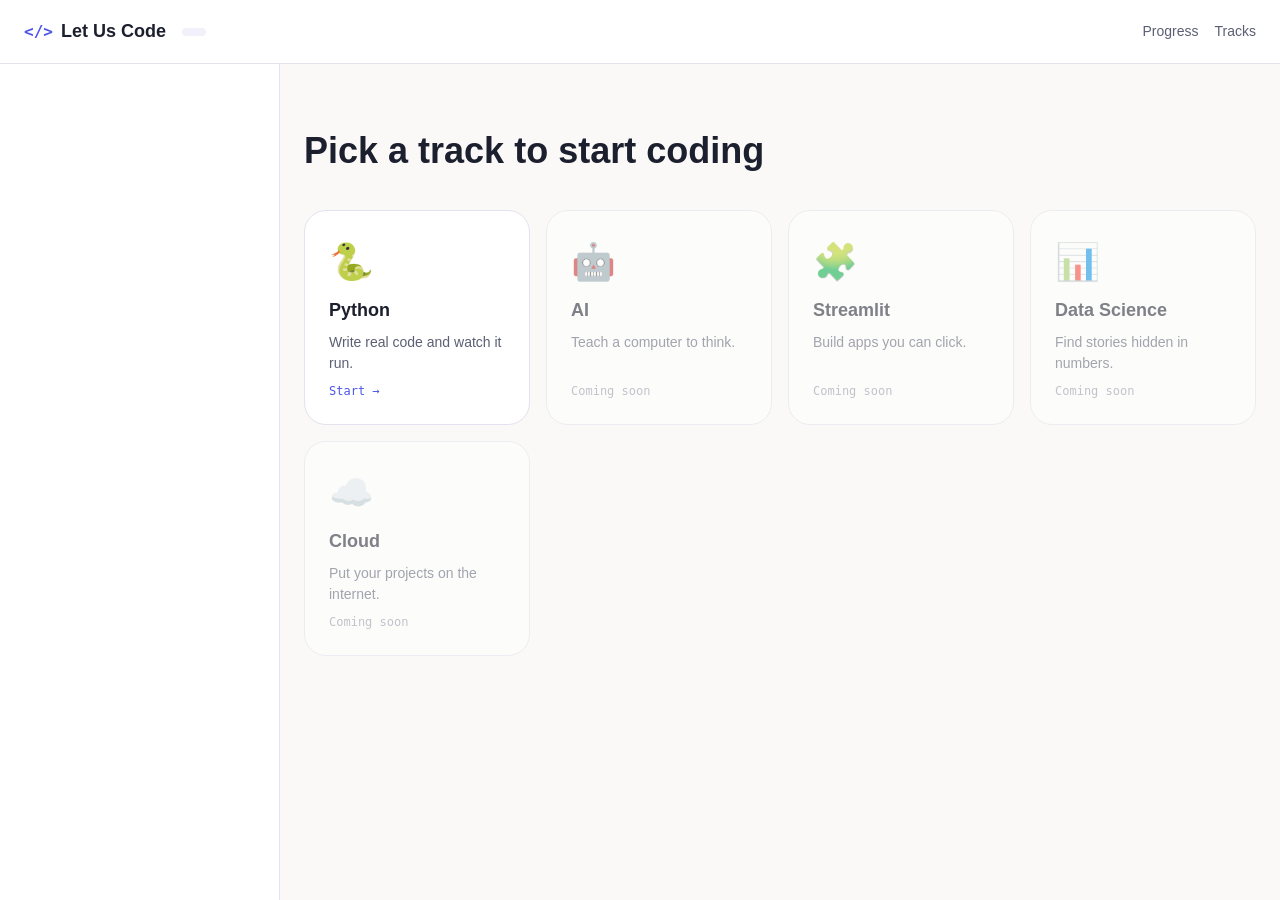
==== index.html @ bb8c4b4b "Let Us Code" ====
<!DOCTYPE html>
<html lang="en">
<head>
  <meta charset="UTF-8" />
  <meta name="viewport" content="width=device-width, initial-scale=1.0" />
  <title>Let Us Code — Learn to code, right in your browser</title>
  <meta name="description" content="Let Us Code is a browser-based coding platform for kids, starting with Python." />

  <!-- Design tokens must load before any component stylesheet. -->
  <link rel="stylesheet" href="/assets/styles/tokens.css" />
  <link rel="stylesheet" href="/assets/styles/layout.css" />

  <link rel="stylesheet" href="/components/header/header.css" />
  <link rel="stylesheet" href="/components/sidebar/sidebar.css" />
  <link rel="stylesheet" href="/components/breadcrumb/breadcrumb.css" />
  <link rel="stylesheet" href="/components/modal/modal.css" />
  <link rel="stylesheet" href="/components/track-selector/track-selector.css" />
  <link rel="stylesheet" href="/components/workspace/workspace-layout.css" />
  <link rel="stylesheet" href="/components/lesson-viewer/lesson-viewer.css" />
  <link rel="stylesheet" href="/components/editor-panel/editor-panel.css" />
  <link rel="stylesheet" href="/components/console-panel/console-panel.css" />
  <link rel="stylesheet" href="/components/progress-dashboard/progress-dashboard.css" />

  <style>
    /* Minimal inline styles for states that exist before any component CSS
       would apply (fatal-error screen, not-found page) — intentionally
       tiny and kept here rather than a whole extra stylesheet request. */
    .luc-fatal-error, .luc-not-found, .luc-lesson-error {
      max-width: 480px;
      margin: 15vh auto;
      text-align: center;
      font-family: var(--luc-font-body, sans-serif);
      padding: 0 var(--luc-space-4, 16px);
    }
    .luc-fatal-error button {
      margin-top: 16px;
      padding: 10px 20px;
      border-radius: 999px;
      border: none;
      background: var(--luc-color-primary, #4c56e8);
      color: #fff;
      font-size: 1rem;
    }
  </style>
</head>
<body>
  <div id="app-root"></div>

  <script type="module" src="/engine/main.js"></script>
</body>
</html>
---- assets/styles/tokens.css ----
/*
  Design tokens for Let Us Code.

  Direction: a code-forward, energetic-but-calm palette built around an
  electric indigo (the "code" color) with a warm amber reserved for
  celebration moments (streaks, achievements) so it stays meaningful
  rather than decorative. Type pairs a geometric display face
  (Space Grotesk) against Inter for body copy and JetBrains Mono for
  anything code-shaped — including lesson numbering, since this
  curriculum genuinely is an ordered sequence.

  Every component MUST reference these variables — no raw hex/px values
  in component CSS.
*/

:root,
[data-theme='light'] {
  /* ---- Color: surfaces & ink ---- */
  --luc-color-bg: #faf9f7;
  --luc-color-surface: #ffffff;
  --luc-color-surface-sunken: #f2f1fb;
  --luc-color-border: #e3e2ee;
  --luc-color-ink: #1c1f2e;
  --luc-color-ink-soft: #5b5f73;
  --luc-color-ink-faint: #9497a8;

  /* ---- Color: brand ---- */
  --luc-color-primary: #4c56e8;
  --luc-color-primary-hover: #3c45d1;
  --luc-color-primary-ink: #ffffff;
  --luc-color-primary-tint: #eceeff;

  /* ---- Color: semantic ---- */
  --luc-color-success: #17a673;
  --luc-color-success-tint: #e6f7f1;
  --luc-color-error: #e1483d;
  --luc-color-error-tint: #fceceb;
  --luc-color-accent: #ffb020;
  --luc-color-accent-tint: #fff5e0;

  /* ---- Color: console (always dark, regardless of theme) ---- */
  --luc-color-console-bg: #14162b;
  --luc-color-console-ink: #e8e9f3;
  --luc-color-console-error: #ff8a80;
  --luc-color-console-success: #6fe3b4;

  /* ---- Typography ---- */
  --luc-font-display: 'Space Grotesk', 'Segoe UI', sans-serif;
  --luc-font-body: 'Inter', 'Segoe UI', sans-serif;
  --luc-font-mono: 'JetBrains Mono', 'Fira Code', ui-monospace, monospace;

  --luc-text-xs: 0.75rem;
  --luc-text-sm: 0.875rem;
  --luc-text-base: 1rem;
  --luc-text-lg: 1.125rem;
  --luc-text-xl: 1.375rem;
  --luc-text-2xl: 1.75rem;
  --luc-text-3xl: 2.25rem;

  --luc-weight-regular: 400;
  --luc-weight-medium: 500;
  --luc-weight-bold: 700;

  /* ---- Spacing scale ---- */
  --luc-space-1: 4px;
  --luc-space-2: 8px;
  --luc-space-3: 12px;
  --luc-space-4: 16px;
  --luc-space-5: 24px;
  --luc-space-6: 32px;
  --luc-space-7: 48px;
  --luc-space-8: 64px;

  /* ---- Radii & shadow ---- */
  --luc-radius-sm: 8px;
  --luc-radius-md: 14px;
  --luc-radius-lg: 22px;
  --luc-radius-pill: 999px;
  --luc-shadow-sm: 0 1px 2px rgba(28, 31, 46, 0.06);
  --luc-shadow-md: 0 8px 24px rgba(28, 31, 46, 0.08);
  --luc-shadow-lg: 0 16px 40px rgba(28, 31, 46, 0.14);

  /* ---- Motion ---- */
  --luc-motion-fast: 120ms;
  --luc-motion-base: 200ms;
  --luc-motion-slow: 360ms;
  --luc-ease: cubic-bezier(0.2, 0.7, 0.3, 1);

  /* ---- Layout ---- */
  --luc-header-height: 64px;
  --luc-sidebar-width: 280px;
  --luc-sidebar-width-collapsed: 64px;
  --luc-max-content-width: 1440px;
}

@media (prefers-reduced-motion: reduce) {
  :root {
    --luc-motion-fast: 0ms;
    --luc-motion-base: 0ms;
    --luc-motion-slow: 0ms;
  }
}
---- assets/styles/layout.css ----
/* Base reset — deliberately small, no CSS framework. */
*,
*::before,
*::after {
  box-sizing: border-box;
}

html,
body {
  height: 100%;
  margin: 0;
}

body {
  background: var(--luc-color-bg);
  color: var(--luc-color-ink);
  font-family: var(--luc-font-body);
  font-size: var(--luc-text-base);
  line-height: 1.5;
  -webkit-font-smoothing: antialiased;
}

h1,
h2,
h3 {
  font-family: var(--luc-font-display);
  margin: 0 0 var(--luc-space-3);
}

button {
  font-family: inherit;
  cursor: pointer;
}

/* Visible focus ring everywhere — required for keyboard users of any age. */
:focus-visible {
  outline: 3px solid var(--luc-color-primary);
  outline-offset: 2px;
  border-radius: var(--luc-radius-sm);
}

/* ---- App shell grid ---- */
.luc-shell {
  display: grid;
  grid-template-columns: var(--luc-sidebar-width) 1fr;
  grid-template-rows: var(--luc-header-height) 1fr;
  grid-template-areas:
    'header header'
    'sidebar main';
  height: 100vh;
}

.luc-shell[data-sidebar='collapsed'] {
  grid-template-columns: var(--luc-sidebar-width-collapsed) 1fr;
}

.luc-shell__header {
  grid-area: header;
}

.luc-shell__sidebar {
  grid-area: sidebar;
  overflow-y: auto;
  border-right: 1px solid var(--luc-color-border);
  background: var(--luc-color-surface);
}

.luc-shell__main {
  grid-area: main;
  overflow: auto;
  min-width: 0;
  display: flex;
  flex-direction: column;
}

.luc-shell__breadcrumb-slot:empty {
  display: none;
}

.luc-shell__page-content {
  flex: 1;
  min-height: 0;
}

.luc-shell__footer {
  display: none; /* footer region exists for future use; not needed for MVP layout */
}

@media (max-width: 860px) {
  .luc-shell {
    grid-template-columns: 1fr;
    grid-template-areas:
      'header'
      'main';
  }

  .luc-shell__sidebar {
    position: fixed;
    inset: var(--luc-header-height) 0 0 0;
    z-index: 20;
    transform: translateX(-100%);
    transition: transform var(--luc-motion-base) var(--luc-ease);
  }

  .luc-shell[data-sidebar='open'] .luc-shell__sidebar {
    transform: translateX(0);
  }
}
---- components/header/header.css ----
.luc-header {
  display: flex;
  align-items: center;
  gap: var(--luc-space-4);
  height: var(--luc-header-height);
  padding: 0 var(--luc-space-5);
  background: var(--luc-color-surface);
  border-bottom: 1px solid var(--luc-color-border);
}

.luc-header__menu-btn {
  display: none;
  background: none;
  border: none;
  font-size: var(--luc-text-xl);
  color: var(--luc-color-ink);
  padding: var(--luc-space-2);
  border-radius: var(--luc-radius-sm);
}

.luc-header__logo {
  display: inline-flex;
  align-items: baseline;
  gap: var(--luc-space-2);
  text-decoration: none;
  color: var(--luc-color-ink);
}

.luc-header__logo-mark {
  font-family: var(--luc-font-mono);
  font-weight: var(--luc-weight-bold);
  color: var(--luc-color-primary);
}

.luc-header__logo-text {
  font-family: var(--luc-font-display);
  font-weight: var(--luc-weight-bold);
  font-size: var(--luc-text-lg);
}

.luc-header__track {
  font-size: var(--luc-text-sm);
  color: var(--luc-color-ink-soft);
  padding: var(--luc-space-1) var(--luc-space-3);
  background: var(--luc-color-surface-sunken);
  border-radius: var(--luc-radius-pill);
}

.luc-header__progress {
  font-size: var(--luc-text-sm);
  color: var(--luc-color-accent);
  font-weight: var(--luc-weight-medium);
}

.luc-header__nav {
  margin-left: auto;
  display: flex;
  gap: var(--luc-space-4);
}

.luc-header__nav a {
  color: var(--luc-color-ink-soft);
  text-decoration: none;
  font-size: var(--luc-text-sm);
  font-weight: var(--luc-weight-medium);
}

.luc-header__nav a:hover {
  color: var(--luc-color-primary);
}

@media (max-width: 860px) {
  .luc-header__menu-btn {
    display: inline-block;
  }
}
---- components/sidebar/sidebar.css ----
.luc-sidebar {
  padding: var(--luc-space-4) var(--luc-space-2);
}

.luc-sidebar__list {
  list-style: none;
  margin: 0;
  padding: 0;
  display: flex;
  flex-direction: column;
  gap: 2px;
}

.luc-sidebar__module {
  font-family: var(--luc-font-mono);
  font-size: var(--luc-text-xs);
  letter-spacing: 0.06em;
  text-transform: uppercase;
  color: var(--luc-color-ink-faint);
  padding: var(--luc-space-4) var(--luc-space-3) var(--luc-space-1);
}

.luc-sidebar__item {
  display: flex;
  align-items: center;
  gap: var(--luc-space-2);
  padding: var(--luc-space-2) var(--luc-space-3);
  border-radius: var(--luc-radius-sm);
  text-decoration: none;
  color: var(--luc-color-ink);
  font-size: var(--luc-text-sm);
}

.luc-sidebar__item:hover {
  background: var(--luc-color-surface-sunken);
}

.luc-sidebar__item.is-active {
  background: var(--luc-color-primary-tint);
  color: var(--luc-color-primary);
  font-weight: var(--luc-weight-medium);
}

.luc-sidebar__check {
  width: 18px;
  flex-shrink: 0;
  color: var(--luc-color-success);
  font-weight: var(--luc-weight-bold);
  text-align: center;
}
---- components/breadcrumb/breadcrumb.css ----
.luc-breadcrumb {
  display: flex;
  align-items: center;
  gap: var(--luc-space-2);
  font-size: var(--luc-text-sm);
  color: var(--luc-color-ink-soft);
  padding: var(--luc-space-3) var(--luc-space-5) 0;
}

.luc-breadcrumb__link {
  color: var(--luc-color-ink-soft);
  text-decoration: none;
}

.luc-breadcrumb__link:hover {
  color: var(--luc-color-primary);
}

.luc-breadcrumb__current {
  color: var(--luc-color-ink);
  font-weight: var(--luc-weight-medium);
}

.luc-breadcrumb__sep {
  color: var(--luc-color-ink-faint);
}
---- components/modal/modal.css ----
.luc-modal__overlay {
  position: fixed;
  inset: 0;
  background: rgba(28, 31, 46, 0.45);
  display: flex;
  align-items: center;
  justify-content: center;
  z-index: 100;
  padding: var(--luc-space-4);
}

.luc-modal__overlay[hidden] {
  display: none;
}

.luc-modal__dialog {
  background: var(--luc-color-surface);
  border-radius: var(--luc-radius-lg);
  box-shadow: var(--luc-shadow-lg);
  max-width: 480px;
  width: 100%;
  padding: var(--luc-space-6);
}

.luc-modal__title {
  margin-bottom: var(--luc-space-3);
}

.luc-modal__body {
  color: var(--luc-color-ink-soft);
  margin-bottom: var(--luc-space-5);
}

.luc-modal__actions {
  display: flex;
  justify-content: flex-end;
  gap: var(--luc-space-3);
}

/* Shared button primitives used across modal, toolbar, toasts, etc. */
.luc-btn {
  font-family: var(--luc-font-body);
  font-weight: var(--luc-weight-medium);
  font-size: var(--luc-text-sm);
  padding: var(--luc-space-2) var(--luc-space-4);
  border-radius: var(--luc-radius-pill);
  border: 1px solid transparent;
  transition: transform var(--luc-motion-fast) var(--luc-ease), background var(--luc-motion-fast) var(--luc-ease);
}

.luc-btn:active {
  transform: scale(0.97);
}

.luc-btn--primary {
  background: var(--luc-color-primary);
  color: var(--luc-color-primary-ink);
}

.luc-btn--primary:hover {
  background: var(--luc-color-primary-hover);
}

.luc-btn--ghost {
  background: transparent;
  border-color: var(--luc-color-border);
  color: var(--luc-color-ink);
}

.luc-btn--ghost:hover {
  background: var(--luc-color-surface-sunken);
}
---- components/track-selector/track-selector.css ----
.luc-track-select {
  max-width: var(--luc-max-content-width);
  margin: 0 auto;
  padding: var(--luc-space-7) var(--luc-space-5);
}

.luc-track-select__heading {
  font-size: var(--luc-text-3xl);
  margin-bottom: var(--luc-space-6);
}

.luc-track-select__grid {
  display: grid;
  grid-template-columns: repeat(auto-fill, minmax(220px, 1fr));
  gap: var(--luc-space-4);
}

.luc-track-card {
  display: flex;
  flex-direction: column;
  gap: var(--luc-space-2);
  background: var(--luc-color-surface);
  border: 1px solid var(--luc-color-border);
  border-radius: var(--luc-radius-lg);
  padding: var(--luc-space-5);
  text-decoration: none;
  color: var(--luc-color-ink);
  transition: transform var(--luc-motion-base) var(--luc-ease), box-shadow var(--luc-motion-base) var(--luc-ease);
}

.luc-track-card:not(.is-disabled):hover {
  transform: translateY(-2px);
  box-shadow: var(--luc-shadow-md);
  border-color: var(--luc-color-primary);
}

.luc-track-card.is-disabled {
  opacity: 0.55;
  cursor: default;
}

.luc-track-card__icon {
  font-size: var(--luc-text-3xl);
}

.luc-track-card__title {
  font-size: var(--luc-text-lg);
  margin: 0;
}

.luc-track-card__tagline {
  color: var(--luc-color-ink-soft);
  font-size: var(--luc-text-sm);
  margin: 0;
  flex-grow: 1;
}

.luc-track-card__status {
  font-family: var(--luc-font-mono);
  font-size: var(--luc-text-xs);
  color: var(--luc-color-primary);
  font-weight: var(--luc-weight-medium);
}

.luc-track-card.is-disabled .luc-track-card__status {
  color: var(--luc-color-ink-faint);
}
---- components/workspace/workspace-layout.css ----
.luc-workspace {
  display: grid;
  grid-template-columns: minmax(320px, 1fr) minmax(420px, 1.2fr);
  gap: var(--luc-space-4);
  padding: var(--luc-space-5);
  height: 100%;
  align-items: start;
}

.luc-workspace__lesson {
  background: var(--luc-color-surface);
  border: 1px solid var(--luc-color-border);
  border-radius: var(--luc-radius-lg);
  padding: var(--luc-space-5);
  max-height: calc(100vh - var(--luc-header-height) - var(--luc-space-8));
  overflow-y: auto;
}

.luc-workspace__code-column {
  display: grid;
  grid-template-rows: minmax(260px, 1.6fr) minmax(160px, 1fr);
  gap: var(--luc-space-4);
  height: calc(100vh - var(--luc-header-height) - var(--luc-space-8));
}

.luc-workspace__editor {
  border: 1px solid var(--luc-color-border);
  border-radius: var(--luc-radius-lg);
  overflow: hidden;
  display: flex;
  flex-direction: column;
  background: var(--luc-color-surface);
}

.luc-workspace__console {
  background: var(--luc-color-console-bg);
  color: var(--luc-color-console-ink);
  border-radius: var(--luc-radius-lg);
  overflow: hidden;
  display: flex;
  flex-direction: column;
}

@media (max-width: 1100px) {
  .luc-workspace {
    grid-template-columns: 1fr;
  }
  .luc-workspace__lesson,
  .luc-workspace__code-column {
    max-height: none;
    height: auto;
  }
  .luc-workspace__code-column {
    grid-template-rows: 360px 220px;
  }
}
---- components/lesson-viewer/lesson-viewer.css ----
.luc-lesson__header {
  display: flex;
  align-items: baseline;
  gap: var(--luc-space-3);
  margin-bottom: var(--luc-space-4);
}

.luc-lesson__number {
  font-family: var(--luc-font-mono);
  color: var(--luc-color-primary);
  font-weight: var(--luc-weight-bold);
}

.luc-lesson__title {
  font-size: var(--luc-text-2xl);
}

.luc-block-heading {
  font-size: var(--luc-text-xl);
  margin-top: var(--luc-space-5);
}

.luc-block-paragraph {
  color: var(--luc-color-ink);
  line-height: 1.65;
}

.luc-block-code {
  background: var(--luc-color-surface-sunken);
  border-radius: var(--luc-radius-sm);
  padding: var(--luc-space-3);
  font-family: var(--luc-font-mono);
  font-size: var(--luc-text-sm);
  overflow-x: auto;
}

.luc-block-tip {
  display: flex;
  gap: var(--luc-space-2);
  background: var(--luc-color-accent-tint);
  border-radius: var(--luc-radius-md);
  padding: var(--luc-space-3) var(--luc-space-4);
  margin: var(--luc-space-4) 0;
}

.luc-block-image {
  max-width: 100%;
  border-radius: var(--luc-radius-md);
}

/* Hints */
.luc-hints {
  margin-top: var(--luc-space-5);
  border-top: 1px solid var(--luc-color-border);
  padding-top: var(--luc-space-4);
}

.luc-hints__list {
  margin: var(--luc-space-3) 0 0;
  padding-left: var(--luc-space-5);
  color: var(--luc-color-ink-soft);
}

/* Test results */
.luc-test-summary {
  margin-top: var(--luc-space-5);
  padding: var(--luc-space-3) var(--luc-space-4);
  border-radius: var(--luc-radius-md);
  font-weight: var(--luc-weight-medium);
}

.luc-test-summary.is-pass {
  background: var(--luc-color-success-tint);
  color: var(--luc-color-success);
}

.luc-test-summary.is-fail {
  background: var(--luc-color-error-tint);
  color: var(--luc-color-error);
}

.luc-test-list {
  list-style: none;
  margin: var(--luc-space-3) 0 0;
  padding: 0;
  display: flex;
  flex-direction: column;
  gap: var(--luc-space-2);
}

.luc-test-item {
  display: flex;
  gap: var(--luc-space-2);
  font-size: var(--luc-text-sm);
}

.luc-test-item__icon {
  font-weight: var(--luc-weight-bold);
}

.luc-test-item.is-pass .luc-test-item__icon {
  color: var(--luc-color-success);
}

.luc-test-item.is-fail .luc-test-item__icon {
  color: var(--luc-color-error);
}
---- components/editor-panel/editor-panel.css ----
.luc-editor-panel__toolbar {
  border-bottom: 1px solid var(--luc-color-border);
}

.luc-editor-toolbar {
  display: flex;
  align-items: center;
  gap: var(--luc-space-2);
  padding: var(--luc-space-2) var(--luc-space-3);
}

.luc-editor-toolbar__run {
  min-width: 96px;
}

.luc-editor-toolbar__spacer {
  flex-grow: 1;
}

.luc-editor-toolbar__font-btn {
  padding: var(--luc-space-1) var(--luc-space-2);
  font-family: var(--luc-font-mono);
}

.luc-editor-panel__surface {
  flex: 1;
  min-height: 0;
}
---- components/console-panel/console-panel.css ----
.luc-console__header {
  display: flex;
  align-items: center;
  justify-content: space-between;
  padding: var(--luc-space-2) var(--luc-space-3);
  border-bottom: 1px solid rgba(255, 255, 255, 0.08);
  font-family: var(--luc-font-mono);
  font-size: var(--luc-text-xs);
  text-transform: uppercase;
  letter-spacing: 0.06em;
  color: var(--luc-color-console-ink);
}

.luc-console__clear {
  background: none;
  border: none;
  color: inherit;
  opacity: 0.7;
  font-family: inherit;
  font-size: inherit;
}

.luc-console__clear:hover {
  opacity: 1;
}

.luc-console__output {
  flex: 1;
  overflow-y: auto;
  padding: var(--luc-space-3);
  font-family: var(--luc-font-mono);
  font-size: var(--luc-text-sm);
}

.luc-console__stdout {
  margin: 0;
  white-space: pre-wrap;
  word-break: break-word;
}

.luc-console__empty {
  color: rgba(232, 233, 243, 0.5);
}

.luc-console__error {
  margin-top: var(--luc-space-3);
  border-left: 3px solid var(--luc-color-console-error);
  padding-left: var(--luc-space-3);
}

.luc-console__error-title {
  color: var(--luc-color-console-error);
  font-weight: var(--luc-weight-bold);
}

.luc-console__error-friendly {
  margin-top: var(--luc-space-1);
}

.luc-console__error-raw {
  margin-top: var(--luc-space-1);
  opacity: 0.55;
  font-size: var(--luc-text-xs);
}

.is-busy .luc-console__output {
  opacity: 0.5;
}
---- components/progress-dashboard/progress-dashboard.css ----
.luc-progress-dash {
  max-width: var(--luc-max-content-width);
  margin: 0 auto;
  padding: var(--luc-space-7) var(--luc-space-5);
}

.luc-progress-dash__grid {
  display: grid;
  grid-template-columns: repeat(auto-fill, minmax(260px, 1fr));
  gap: var(--luc-space-4);
  margin-top: var(--luc-space-5);
}

.luc-progress-card {
  background: var(--luc-color-surface);
  border: 1px solid var(--luc-color-border);
  border-radius: var(--luc-radius-lg);
  padding: var(--luc-space-5);
}

.luc-progress-card__title {
  font-weight: var(--luc-weight-medium);
  margin-bottom: var(--luc-space-3);
}

.luc-progress-card__bar-track {
  background: var(--luc-color-surface-sunken);
  border-radius: var(--luc-radius-pill);
  height: 10px;
  overflow: hidden;
}

.luc-progress-card__bar-fill {
  background: var(--luc-color-primary);
  height: 100%;
  transition: width var(--luc-motion-slow) var(--luc-ease);
}

.luc-progress-card__count {
  margin-top: var(--luc-space-2);
  font-size: var(--luc-text-sm);
  color: var(--luc-color-ink-soft);
}

.luc-progress-dash__empty {
  margin-top: var(--luc-space-6);
  color: var(--luc-color-ink-soft);
}
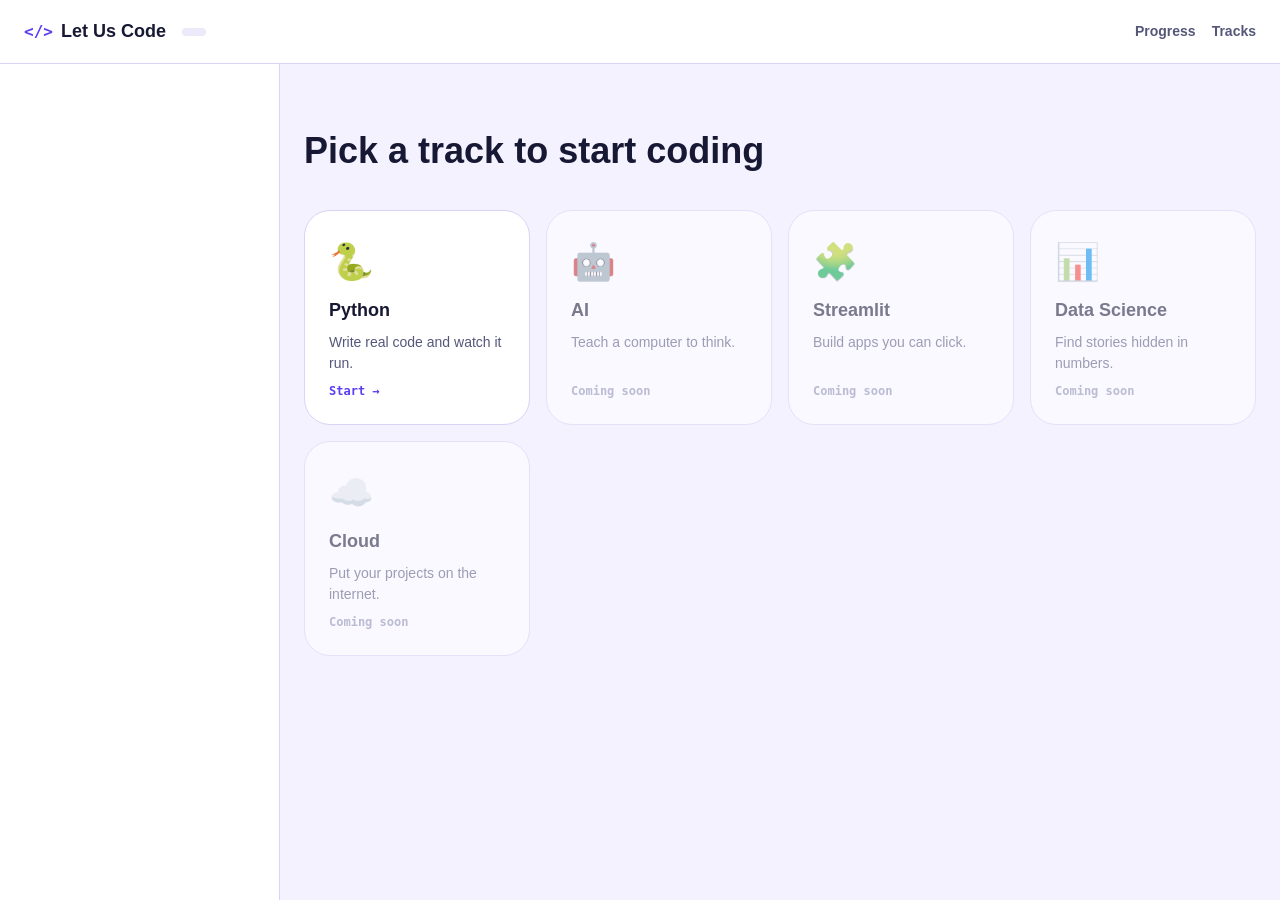
==== commit 6a347c4b: "Add stylesheets for achievements gallery and toast" ====
--- a/index.html
+++ b/index.html
@@ -7,19 +7,21 @@
   <meta name="description" content="Let Us Code is a browser-based coding platform for kids, starting with Python." />
 
   <!-- Design tokens must load before any component stylesheet. -->
-  <link rel="stylesheet" href="/assets/styles/tokens.css" />
-  <link rel="stylesheet" href="/assets/styles/layout.css" />
+  <link rel="stylesheet" href="./assets/styles/tokens.css" />
+  <link rel="stylesheet" href="./assets/styles/layout.css" />
 
-  <link rel="stylesheet" href="/components/header/header.css" />
-  <link rel="stylesheet" href="/components/sidebar/sidebar.css" />
-  <link rel="stylesheet" href="/components/breadcrumb/breadcrumb.css" />
-  <link rel="stylesheet" href="/components/modal/modal.css" />
-  <link rel="stylesheet" href="/components/track-selector/track-selector.css" />
-  <link rel="stylesheet" href="/components/workspace/workspace-layout.css" />
-  <link rel="stylesheet" href="/components/lesson-viewer/lesson-viewer.css" />
-  <link rel="stylesheet" href="/components/editor-panel/editor-panel.css" />
-  <link rel="stylesheet" href="/components/console-panel/console-panel.css" />
-  <link rel="stylesheet" href="/components/progress-dashboard/progress-dashboard.css" />
+  <link rel="stylesheet" href="./components/header/header.css" />
+  <link rel="stylesheet" href="./components/sidebar/sidebar.css" />
+  <link rel="stylesheet" href="./components/breadcrumb/breadcrumb.css" />
+  <link rel="stylesheet" href="./components/modal/modal.css" />
+  <link rel="stylesheet" href="./components/track-selector/track-selector.css" />
+  <link rel="stylesheet" href="./components/workspace/workspace-layout.css" />
+  <link rel="stylesheet" href="./components/lesson-viewer/lesson-viewer.css" />
+  <link rel="stylesheet" href="./components/editor-panel/editor-panel.css" />
+  <link rel="stylesheet" href="./components/console-panel/console-panel.css" />
+  <link rel="stylesheet" href="./components/progress-dashboard/progress-dashboard.css" />
+  <link rel="stylesheet" href="./components/achievements-gallery/achievements-gallery.css" />
+  <link rel="stylesheet" href="./components/toast/achievement-toast.css" />
 
   <style>
     /* Minimal inline styles for states that exist before any component CSS
@@ -46,6 +48,6 @@
 <body>
   <div id="app-root"></div>
 
-  <script type="module" src="/engine/main.js"></script>
+  <script type="module" src="./engine/main.js"></script>
 </body>
 </html>
--- a/assets/styles/tokens.css
+++ b/assets/styles/tokens.css
@@ -1,48 +1,49 @@
 /*
-  Design tokens for Let Us Code.
-
-  Direction: a code-forward, energetic-but-calm palette built around an
-  electric indigo (the "code" color) with a warm amber reserved for
-  celebration moments (streaks, achievements) so it stays meaningful
-  rather than decorative. Type pairs a geometric display face
-  (Space Grotesk) against Inter for body copy and JetBrains Mono for
-  anything code-shaped — including lesson numbering, since this
-  curriculum genuinely is an ordered sequence.
-
-  Every component MUST reference these variables — no raw hex/px values
-  in component CSS.
+  Let Us Code — Design Tokens v2
+  Drop-in replacement for assets/styles/tokens.css. Contains zero file
+  paths, so it's safe to swap in without touching any of your path fixes.
+  Punchier, higher-contrast palette; every component already reads these
+  variables, so this alone lifts the whole app's look.
 */
 
 :root,
 [data-theme='light'] {
   /* ---- Color: surfaces & ink ---- */
-  --luc-color-bg: #faf9f7;
+  --luc-color-bg: #f4f2ff;
   --luc-color-surface: #ffffff;
-  --luc-color-surface-sunken: #f2f1fb;
-  --luc-color-border: #e3e2ee;
-  --luc-color-ink: #1c1f2e;
-  --luc-color-ink-soft: #5b5f73;
-  --luc-color-ink-faint: #9497a8;
+  --luc-color-surface-sunken: #ece9fb;
+  --luc-color-border: #d9d4f5;
+  --luc-color-ink: #171833;
+  --luc-color-ink-soft: #55577a;
+  --luc-color-ink-faint: #8d8fb0;
 
   /* ---- Color: brand ---- */
-  --luc-color-primary: #4c56e8;
-  --luc-color-primary-hover: #3c45d1;
+  --luc-color-primary: #5b3df2;
+  --luc-color-primary-hover: #4a2fd6;
   --luc-color-primary-ink: #ffffff;
-  --luc-color-primary-tint: #eceeff;
+  --luc-color-primary-tint: #ece6ff;
+
+  /* ---- Color: secondary accent (variety — badges, hover glows) ---- */
+  --luc-color-secondary: #ff4fa3;
+  --luc-color-secondary-tint: #ffe6f2;
 
   /* ---- Color: semantic ---- */
-  --luc-color-success: #17a673;
-  --luc-color-success-tint: #e6f7f1;
-  --luc-color-error: #e1483d;
-  --luc-color-error-tint: #fceceb;
+  --luc-color-success: #10b981;
+  --luc-color-success-tint: #dcfbf0;
+  --luc-color-error: #f1483d;
+  --luc-color-error-tint: #ffe6e3;
   --luc-color-accent: #ffb020;
-  --luc-color-accent-tint: #fff5e0;
+  --luc-color-accent-tint: #fff2d6;
 
-  /* ---- Color: console (always dark, regardless of theme) ---- */
-  --luc-color-console-bg: #14162b;
-  --luc-color-console-ink: #e8e9f3;
+  /* ---- Color: console (always dark) ---- */
+  --luc-color-console-bg: #14102b;
+  --luc-color-console-ink: #ece9fb;
   --luc-color-console-error: #ff8a80;
-  --luc-color-console-success: #6fe3b4;
+  --luc-color-console-success: #6ff0c0;
+
+  /* ---- Gradients (brand moments: logo, header accent, celebration) ---- */
+  --luc-gradient-brand: linear-gradient(135deg, #5b3df2 0%, #ff4fa3 100%);
+  --luc-gradient-brand-soft: linear-gradient(135deg, #ece6ff 0%, #ffe6f2 100%);
 
   /* ---- Typography ---- */
   --luc-font-display: 'Space Grotesk', 'Segoe UI', sans-serif;
@@ -58,8 +59,8 @@
   --luc-text-3xl: 2.25rem;
 
   --luc-weight-regular: 400;
-  --luc-weight-medium: 500;
-  --luc-weight-bold: 700;
+  --luc-weight-medium: 600;
+  --luc-weight-bold: 800;
 
   /* ---- Spacing scale ---- */
   --luc-space-1: 4px;
@@ -71,14 +72,14 @@
   --luc-space-7: 48px;
   --luc-space-8: 64px;
 
-  /* ---- Radii & shadow ---- */
-  --luc-radius-sm: 8px;
-  --luc-radius-md: 14px;
-  --luc-radius-lg: 22px;
+  /* ---- Radii & shadow (rounder + more colorful shadow = friendlier feel) ---- */
+  --luc-radius-sm: 10px;
+  --luc-radius-md: 16px;
+  --luc-radius-lg: 26px;
   --luc-radius-pill: 999px;
-  --luc-shadow-sm: 0 1px 2px rgba(28, 31, 46, 0.06);
-  --luc-shadow-md: 0 8px 24px rgba(28, 31, 46, 0.08);
-  --luc-shadow-lg: 0 16px 40px rgba(28, 31, 46, 0.14);
+  --luc-shadow-sm: 0 2px 6px rgba(91, 61, 242, 0.08);
+  --luc-shadow-md: 0 10px 28px rgba(91, 61, 242, 0.14);
+  --luc-shadow-lg: 0 20px 48px rgba(91, 61, 242, 0.22);
 
   /* ---- Motion ---- */
   --luc-motion-fast: 120ms;
--- a/components/achievements-gallery/achievements-gallery.css
+++ b/components/achievements-gallery/achievements-gallery.css
@@ -0,0 +1,52 @@
+.luc-achievements {
+  max-width: var(--luc-max-content-width);
+  margin: 0 auto;
+  padding: var(--luc-space-7) var(--luc-space-5);
+}
+
+.luc-achievements__grid {
+  display: grid;
+  grid-template-columns: repeat(auto-fill, minmax(220px, 1fr));
+  gap: var(--luc-space-4);
+  margin-top: var(--luc-space-5);
+}
+
+.luc-achievement-card {
+  background: var(--luc-color-surface);
+  border: 1px solid var(--luc-color-border);
+  border-radius: var(--luc-radius-lg);
+  padding: var(--luc-space-5);
+  text-align: center;
+}
+
+.luc-achievement-card.is-locked {
+  opacity: 0.5;
+  filter: grayscale(0.6);
+}
+
+.luc-achievement-card__icon {
+  font-size: var(--luc-text-3xl);
+  display: block;
+  margin-bottom: var(--luc-space-2);
+}
+
+.luc-achievement-card__title {
+  font-size: var(--luc-text-base);
+  margin: 0 0 var(--luc-space-1);
+}
+
+.luc-achievement-card__desc {
+  font-size: var(--luc-text-sm);
+  color: var(--luc-color-ink-soft);
+  margin: 0 0 var(--luc-space-3);
+}
+
+.luc-achievement-card__status {
+  font-family: var(--luc-font-mono);
+  font-size: var(--luc-text-xs);
+  color: var(--luc-color-primary);
+}
+
+.luc-achievement-card.is-locked .luc-achievement-card__status {
+  color: var(--luc-color-ink-faint);
+}
--- a/components/toast/achievement-toast.css
+++ b/components/toast/achievement-toast.css
@@ -0,0 +1,59 @@
+.luc-toast-host {
+  position: fixed;
+  top: var(--luc-space-4);
+  right: var(--luc-space-4);
+  z-index: 200;
+  display: flex;
+  flex-direction: column;
+  gap: var(--luc-space-2);
+}
+
+.luc-toast {
+  display: flex;
+  align-items: center;
+  gap: var(--luc-space-3);
+  background: var(--luc-color-surface);
+  border-radius: var(--luc-radius-md);
+  box-shadow: var(--luc-shadow-lg);
+  padding: var(--luc-space-3) var(--luc-space-4);
+  min-width: 280px;
+  max-width: 340px;
+  border-left: 4px solid var(--luc-color-accent);
+  transform: translateX(120%);
+  opacity: 0;
+  transition: transform var(--luc-motion-base) var(--luc-ease), opacity var(--luc-motion-base) var(--luc-ease);
+}
+
+.luc-toast.is-visible {
+  transform: translateX(0);
+  opacity: 1;
+}
+
+.luc-toast__icon {
+  font-size: var(--luc-text-2xl);
+}
+
+.luc-toast__title {
+  font-weight: var(--luc-weight-bold);
+  font-size: var(--luc-text-sm);
+}
+
+.luc-toast__desc {
+  font-size: var(--luc-text-xs);
+  color: var(--luc-color-ink-soft);
+}
+
+.luc-toast__dismiss {
+  margin-left: auto;
+  background: none;
+  border: none;
+  color: var(--luc-color-ink-faint);
+  align-self: flex-start;
+}
+
+@media (prefers-reduced-motion: reduce) {
+  .luc-toast {
+    transition: opacity var(--luc-motion-base) linear;
+    transform: none;
+  }
+}
